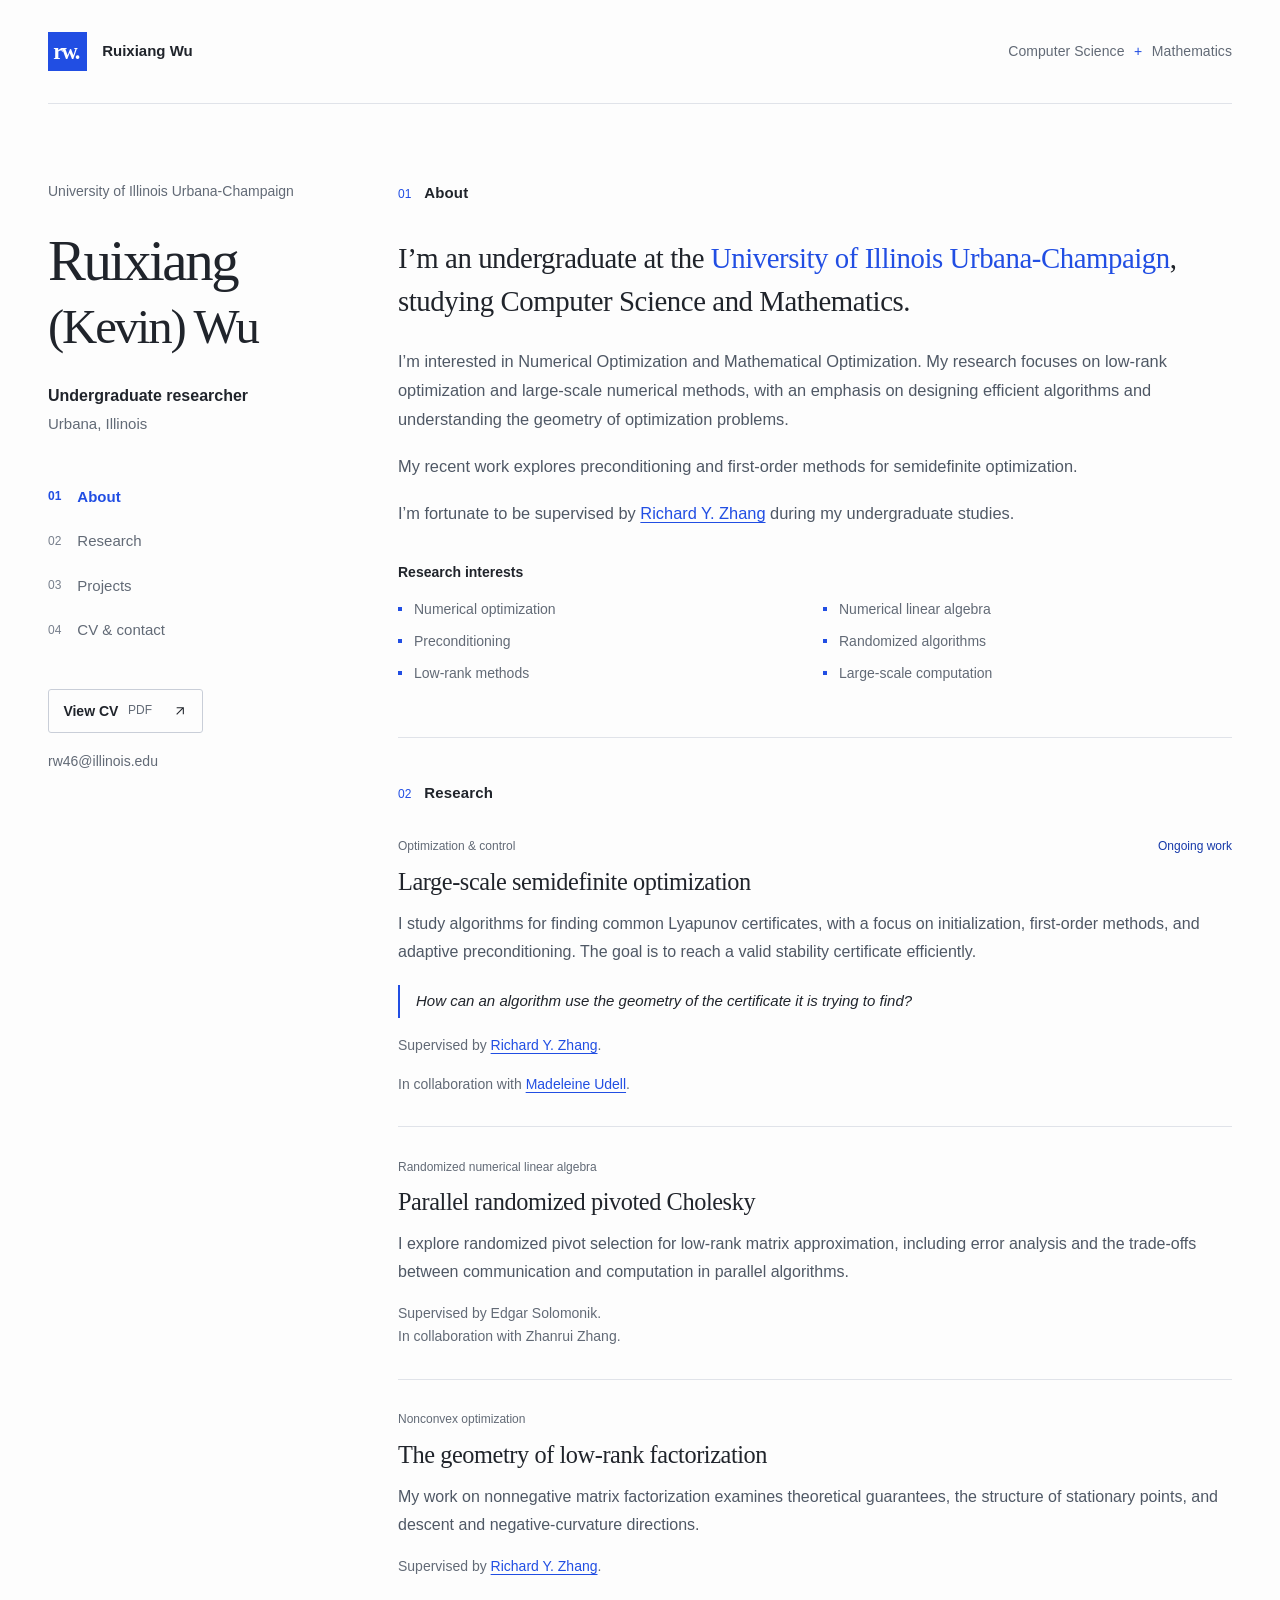
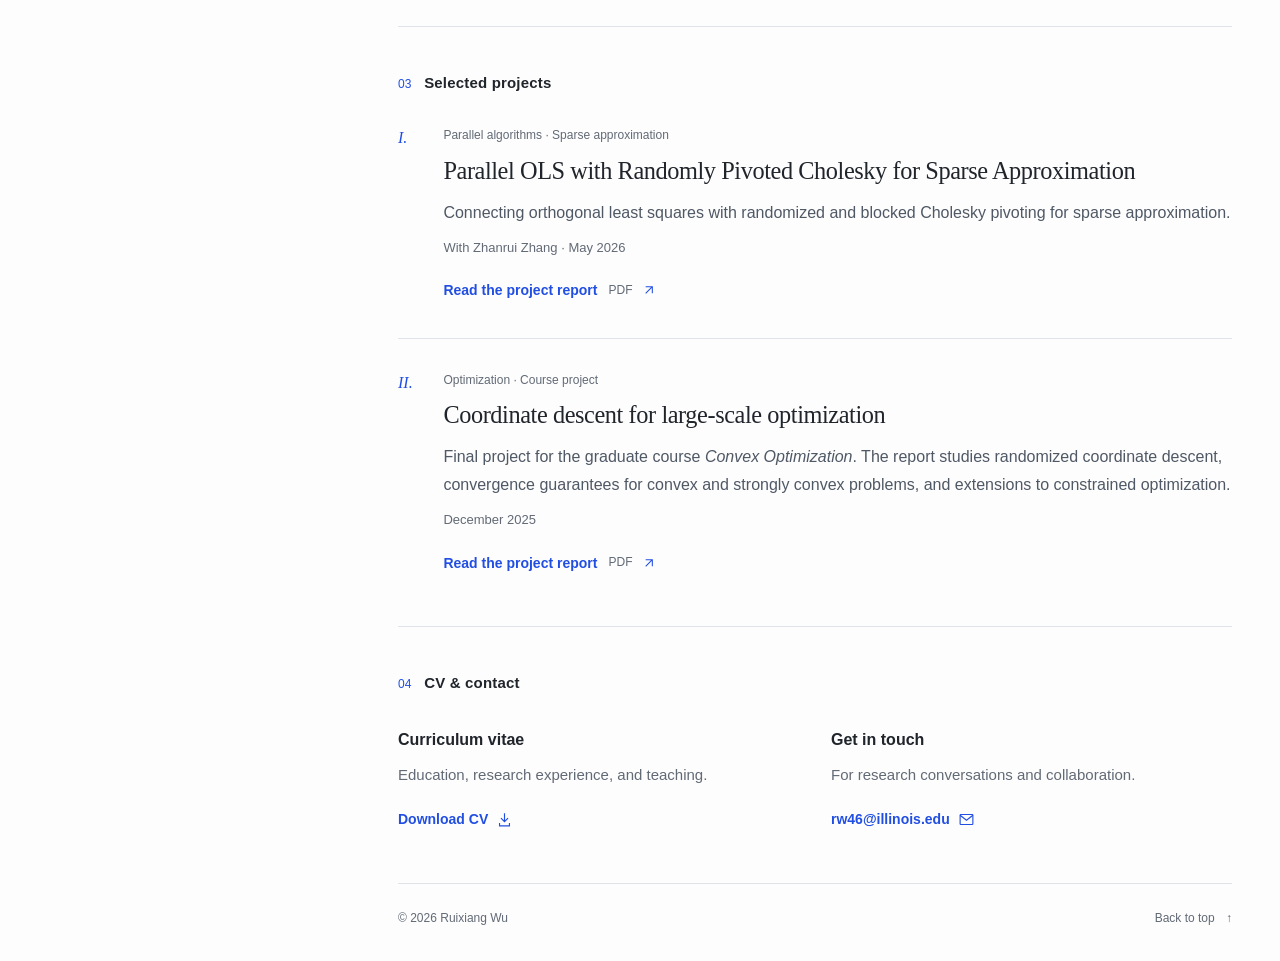
==== index.html @ 78ee9e88 "Update index.html" ====
<!doctype html>
<html lang="en">
<head>
  <meta charset="utf-8">
  <meta name="viewport" content="width=device-width, initial-scale=1">
  <meta name="theme-color" content="#214ee3">
  <meta name="description" content="Ruixiang (Kevin) Wu is a Computer Science and Mathematics undergraduate researcher at the University of Illinois Urbana-Champaign, working on optimization, numerical linear algebra, and large-scale algorithms.">
  <meta property="og:type" content="website">
  <meta property="og:title" content="Ruixiang (Kevin) Wu — Research">
  <meta property="og:description" content="Optimization, numerical linear algebra, and large-scale algorithms. Undergraduate researcher at the University of Illinois Urbana-Champaign.">
  <title>Ruixiang (Kevin) Wu</title>
  <link rel="icon" href="/favicon.svg" type="image/svg+xml">
  <link rel="stylesheet" href="/styles.css">
  <script src="/script.js" defer></script>
</head>
<body>
  <a class="skip-link" href="#main">Skip to content</a>
  <header class="site-header">
    <a class="wordmark" href="#top" aria-label="Ruixiang Wu, back to top"><span class="monogram" aria-hidden="true">rw.</span><span>Ruixiang Wu</span></a>
    <span class="header-note">Computer Science <span aria-hidden="true">+</span> Mathematics</span>
  </header>

  <div class="page-layout" id="top">
    <aside class="profile" aria-label="Profile and navigation">
      <div class="profile-intro">
        <p class="eyebrow">University of Illinois Urbana-Champaign</p>
        <h1>Ruixiang<br> <span>(Kevin) Wu</span></h1>
        <p class="role">Undergraduate researcher</p>
        <p class="location">Urbana, Illinois</p>
      </div>
      <nav class="section-nav" aria-label="Page sections">
        <a class="nav-link active" href="#about" aria-current="location"><span class="nav-number">01</span> About</a>
        <a class="nav-link" href="#research"><span class="nav-number">02</span> Research</a>
        <a class="nav-link" href="#projects"><span class="nav-number">03</span> Projects</a>
        <a class="nav-link" href="#contact"><span class="nav-number">04</span> CV &amp; contact</a>
      </nav>
      <div class="profile-actions">
        <a class="cv-button" href="/assets/Ruixiang_Wu_CV.pdf" target="_blank" rel="noopener">View CV <span class="file-type">PDF</span><svg aria-hidden="true" width="16" height="16" viewBox="0 0 24 24" fill="none" stroke="currentColor" stroke-width="1.6"><path d="M7 17 17 7M7 7h10v10"/></svg></a>
        <a class="profile-email" href="mailto:rw46@illinois.edu">rw46@illinois.edu</a>
      </div>
    </aside>

    <main id="main" tabindex="-1">
      <section id="about" class="section about-section" aria-labelledby="about-title">
        <div class="section-heading"><span class="section-number" aria-hidden="true">01</span><h2 id="about-title">About</h2></div>
        <p class="intro">I’m an undergraduate at the <span class="accent-text">University of Illinois Urbana-Champaign</span>, studying Computer Science and Mathematics.</p>
        <p>I’m interested in Numerical Optimization and Mathematical Optimization. My research focuses on low-rank optimization and large-scale numerical methods, with an emphasis on designing efficient algorithms and understanding the geometry of optimization problems.</p>
        <p>My recent work explores preconditioning and first-order methods for semidefinite optimization.</p>
        <p>I’m fortunate to be supervised by <a class="inline-link" href="https://ryz.ece.illinois.edu/" target="_blank" rel="noopener noreferrer">Richard Y. Zhang</a> during my undergraduate studies.</p>
        <div class="interests">
          <h3>Research interests</h3>
          <ul class="interest-list">
            <li>Numerical optimization</li>
            <li>Numerical linear algebra</li>
            <li>Preconditioning</li>
            <li>Randomized algorithms</li>
            <li>Low-rank methods</li>
            <li>Large-scale computation</li>
          </ul>
        </div>
      </section>

      <section id="research" class="section" aria-labelledby="research-title">
        <div class="section-heading"><span class="section-number" aria-hidden="true">02</span><h2 id="research-title">Research</h2></div>
        <article class="research-item featured-research">
          <div class="item-kicker"><span>Optimization &amp; control</span><span class="status">Ongoing work</span></div>
          <h3>Large-scale semidefinite optimization</h3>
          <p>I study algorithms for finding common Lyapunov certificates, with a focus on initialization, first-order methods, and adaptive preconditioning. The goal is to reach a valid stability certificate efficiently.</p>
          <p class="research-question">How can an algorithm use the geometry of the certificate it is trying to find?</p>
          <p class="research-credit">
            Supervised by
            <a class="inline-link" href="https://ryz.ece.illinois.edu/"
               target="_blank" rel="noopener noreferrer">Richard Y. Zhang</a>.
          </p>
          <p class="research-credit">
            In collaboration with
            <a class="inline-link" href="https://web.stanford.edu/~udell/"
               target="_blank" rel="noopener noreferrer">Madeleine Udell</a>.
          </p>
        </article>
        <article class="research-item">
          <div class="item-kicker"><span>Randomized numerical linear algebra</span></div>
          <h3>Parallel randomized pivoted Cholesky</h3>
          <p>I explore randomized pivot selection for low-rank matrix approximation, including error analysis and the trade-offs between communication and computation in parallel algorithms.</p>
          <p class="research-credit">Supervised by Edgar Solomonik.<br>In collaboration with Zhanrui Zhang.</p>
        </article>
        <article class="research-item">
          <div class="item-kicker"><span>Nonconvex optimization</span></div>
          <h3>The geometry of low-rank factorization</h3>
          <p>My work on nonnegative matrix factorization examines theoretical guarantees, the structure of stationary points, and descent and negative-curvature directions.</p>
          <p class="research-credit">Supervised by <a class="inline-link" href="https://ryz.ece.illinois.edu/" target="_blank" rel="noopener noreferrer">Richard Y. Zhang</a>.</p>
        </article>
      </section>

      <section id="projects" class="section" aria-labelledby="projects-title">
        <div class="section-heading"><span class="section-number" aria-hidden="true">03</span><h2 id="projects-title">Selected projects</h2></div>
        <article class="project-item">
          <span class="project-index" aria-hidden="true">I.</span>
          <div>
            <p class="item-kicker">Parallel algorithms · Sparse approximation</p>
            <h3>Parallel OLS with Randomly Pivoted Cholesky for Sparse Approximation</h3>
            <p>Connecting orthogonal least squares with randomized and blocked Cholesky pivoting for sparse approximation.</p>
            <p class="project-credit">With Zhanrui Zhang · May 2026</p>
            <a class="text-link" href="/assets/CS554_Project.pdf" target="_blank" rel="noopener">Read the project report <span class="file-type">PDF</span><svg aria-hidden="true" width="16" height="16" viewBox="0 0 24 24" fill="none" stroke="currentColor" stroke-width="1.6"><path d="M7 17 17 7M7 7h10v10"/></svg></a>
          </div>
        </article>
        <article class="project-item">
          <span class="project-index" aria-hidden="true">II.</span>
          <div>
            <p class="item-kicker">Optimization · Course project</p>
            <h3>Coordinate descent for large-scale optimization</h3>
            <p>Final project for the graduate course <em>Convex Optimization</em>. The report studies randomized coordinate descent, convergence guarantees for convex and strongly convex problems, and extensions to constrained optimization.</p>
            <p class="project-credit">December 2025</p>
            <a class="text-link" href="/assets/Coordinate_Descent_Final_Project.pdf" target="_blank" rel="noopener">Read the project report <span class="file-type">PDF</span><svg aria-hidden="true" width="16" height="16" viewBox="0 0 24 24" fill="none" stroke="currentColor" stroke-width="1.6"><path d="M7 17 17 7M7 7h10v10"/></svg></a>
          </div>
        </article>
      </section>

      <section id="contact" class="section contact-section" aria-labelledby="contact-title">
        <div class="section-heading"><span class="section-number" aria-hidden="true">04</span><h2 id="contact-title">CV &amp; contact</h2></div>
        <div class="contact-grid">
          <div><h3>Curriculum vitae</h3><p>Education, research experience, and teaching.</p><a class="text-link" href="/assets/Ruixiang_Wu_CV.pdf" download="Ruixiang_Wu_CV.pdf">Download CV <svg aria-hidden="true" width="17" height="17" viewBox="0 0 24 24" fill="none" stroke="currentColor" stroke-width="1.6"><path d="M12 3v12m-5-5 5 5 5-5M5 17v4h14v-4"/></svg></a></div>
          <div><h3>Get in touch</h3><p>For research conversations and collaboration.</p><a class="text-link email-link" href="mailto:rw46@illinois.edu">rw46@illinois.edu <svg aria-hidden="true" width="17" height="17" viewBox="0 0 24 24" fill="none" stroke="currentColor" stroke-width="1.6"><rect x="3" y="5" width="18" height="14" rx="1"/><path d="m3 6 9 7 9-7"/></svg></a></div>
        </div>
      </section>

      <footer class="site-footer"><span>© <span id="year">2026</span> Ruixiang Wu</span><a href="#top">Back to top <span aria-hidden="true">↑</span></a></footer>
    </main>
  </div>
</body>
</html>
---- styles.css ----
@charset "UTF-8";
:root {
  color-scheme: light;
  --paper: #fdfdfd;
  --ink: #20242b;
  --muted: #626a76;
  --blue: #214ee3;
  --blue-dark: #1639a9;
  --line: #e0e3e9;
  --tint: #f4f6fc;
  --sans: -apple-system, BlinkMacSystemFont, "Segoe UI", Helvetica, Arial, sans-serif;
  --serif: "Iowan Old Style", "Palatino Linotype", "Book Antiqua", Palatino, Georgia, serif;
}
* { box-sizing: border-box; }
html { scroll-behavior: smooth; scroll-padding-top: 2rem; }
body { margin: 0; background: var(--paper); color: var(--ink); font-family: var(--sans); font-size: 1rem; line-height: 1.75; -webkit-font-smoothing: antialiased; }
::selection { background: #dce5ff; color: #142559; }
a { color: inherit; text-decoration: none; }
a, button { -webkit-tap-highlight-color: transparent; }
a:focus-visible { outline: 2px solid var(--blue); outline-offset: 5px; border-radius: 2px; }
svg { flex-shrink: 0; }
p, h1, h2, h3 { margin-top: 0; }
p { margin-bottom: 1.15rem; }
.skip-link { position: fixed; top: -6rem; left: 1rem; z-index: 10; padding: .6rem 1rem; background: var(--blue); color: #fff; }
.skip-link:focus { top: 1rem; }
.site-header { max-width: 1192px; margin: 0 auto; min-height: 104px; padding: 1.25rem 0; border-bottom: 1px solid var(--line); display: flex; align-items: center; justify-content: space-between; gap: 2rem; }
.wordmark { display: inline-flex; align-items: center; gap: .95rem; font-size: .9375rem; font-weight: 550; }
.monogram { display: flex; align-items: center; justify-content: center; width: 39px; height: 39px; background: var(--blue); color: white; font-family: var(--serif); font-weight: bold; font-size: 1.4rem; letter-spacing: -.075em; padding-right: 3px; }
.header-note { color: var(--muted); font-size: .875rem; letter-spacing: .005em; }
.header-note > span { padding: 0 .35rem; color: var(--blue); }
.page-layout { max-width: 1192px; padding: 4.75rem 0 0; margin: auto; display: grid; grid-template-columns: 310px minmax(0, 1fr); gap: 112px; }
.profile { position: sticky; top: 3rem; align-self: start; padding-bottom: 3rem; }
.eyebrow { color: var(--muted); font-size: .875rem; line-height: 1.6; max-width: 250px; margin-bottom: 1.65rem; }
h1 { font-family: var(--serif); font-size: 3.55rem; font-weight: 400; line-height: 1.12; letter-spacing: -.042em; margin: 0 0 1.6rem; overflow-wrap: anywhere; }
h1 > span { font-size: .86em; letter-spacing: -.045em; }
.role { margin-bottom: .08rem; font-weight: 550; }
.location { font-size: .9375rem; color: var(--muted); }
.section-nav { display: grid; gap: .15rem; margin: 2.4rem 0 2.35rem; }
.nav-link { display: flex; align-items: center; padding: .5rem 0; gap: 1rem; font-size: .9375rem; color: var(--muted); transition: color .2s; width: fit-content; }
.nav-number { font-family: var(--sans); font-size: .75rem; color: #777f8c; font-variant-numeric: tabular-nums; }
.nav-link.active, .nav-link:hover, .nav-link.active .nav-number { color: var(--blue); }
.nav-link.active { font-weight: 600; }
.profile-actions { display: grid; justify-items: start; gap: 1rem; }
.cv-button { display: inline-flex; align-items: center; gap: .6rem; padding: .53rem .9rem; border: 1px solid #c9ced8; border-radius: 3px; font-size: .875rem; font-weight: 550; transition: border-color .2s, color .2s, background .2s; }
.cv-button svg { margin-left: .65rem; }
.cv-button:hover { color: var(--blue); border-color: var(--blue); background: var(--tint); }
.file-type { font-size: .75rem; color: var(--muted); font-weight: 400; }
.profile-email { font-size: .875rem; color: var(--muted); }
.profile-email:hover { color: var(--blue); }
main { min-width: 0; }
main:focus { outline: none; }
.section { padding: 2.65rem 0 3rem; border-top: 1px solid var(--line); scroll-margin-top: 1rem; }
.about-section { padding-top: 0; padding-bottom: 3.3rem; border-top: 0; }
.section-heading { display: flex; align-items: baseline; gap: .8rem; margin-bottom: 1.9rem; }
.section-number { color: var(--blue); font-size: .75rem; font-variant-numeric: tabular-nums; }
.section-heading h2 { font-weight: 550; font-size: .9375rem; margin: 0; letter-spacing: .012em; }
.intro { font-family: var(--serif); font-size: 1.8rem; line-height: 1.52; letter-spacing: -.015em; margin-bottom: 1.45rem; }
.accent-text { color: var(--blue); }
.inline-link { color: var(--blue); text-decoration: underline; text-underline-offset: 3px; }
.inline-link:hover { color: var(--blue-dark); }
.about-section > p:not(.intro) { color: #4f5865; font-size: 1.025rem; }
.interests { margin-top: 2rem; }
.interests h3 { font-size: .875rem; font-weight: 600; margin-bottom: .85rem; }
.interest-list { list-style: none; display: grid; grid-template-columns: 1fr 1fr; column-gap: 1rem; row-gap: .6rem; margin: 0; padding: 0; }
.interest-list li { position: relative; color: var(--muted); padding-left: 1rem; font-size: .875rem; line-height: 1.6; }
.interest-list li::before { content: ""; width: 4px; height: 4px; background: var(--blue); position: absolute; top: .65em; left: 0; }
.research-item + .research-item { margin-top: 1.9rem; padding-top: 1.9rem; border-top: 1px solid var(--line); }
.item-kicker { display: flex; flex-wrap: wrap; justify-content: space-between; align-items: center; gap: .5rem 1rem; font-size: .75rem; color: var(--muted); line-height: 1.6; margin-bottom: .6rem; }
.status { color: var(--blue-dark); }
.research-item h3, .project-item h3 { font-family: var(--serif); font-size: 1.52rem; line-height: 1.35; letter-spacing: -.017em; font-weight: 400; margin-bottom: .7rem; }
.research-item > p, .project-item p:not(.item-kicker) { color: #4f5865; font-size: 1rem; margin-bottom: 0; }
.research-item .research-question { border-left: 2px solid var(--blue); padding: .2rem 0 .2rem 1rem; margin-top: 1.2rem; color: var(--ink); font-size: .9375rem; font-style: italic; }
.research-item p.research-credit { margin-top: 1rem; color: var(--muted); font-size: .875rem; line-height: 1.65; }
.project-item { display: grid; grid-template-columns: 27px minmax(0, 1fr); gap: 1.15rem; }
.project-item + .project-item { padding-top: 2rem; margin-top: 2rem; border-top: 1px solid var(--line); }
.project-index { font-family: var(--serif); font-style: italic; font-size: 1rem; color: var(--blue); line-height: 1.5; }
.project-item .item-kicker { justify-content: start; }
.project-item p.project-credit { font-size: .8125rem; margin-top: .6rem; color: var(--muted); }
.text-link { color: var(--blue); display: inline-flex; gap: .5rem; align-items: center; font-size: .875rem; font-weight: 550; margin-top: 1rem; line-height: 1.6; padding-block: .25rem; }
.text-link:hover { color: var(--blue-dark); text-decoration: underline; text-underline-offset: 4px; }
.text-link .file-type { margin-left: .2rem; }
.contact-grid { display: grid; grid-template-columns: 1fr 1fr; gap: 2rem; }
.contact-grid > div { min-width: 0; }
.contact-grid h3 { font-size: 1rem; font-weight: 550; margin-bottom: .5rem; }
.contact-grid p { color: var(--muted); font-size: .9375rem; margin-bottom: 0; }
.email-link { overflow-wrap: anywhere; }
.site-footer { border-top: 1px solid var(--line); padding: 1.5rem 0 2rem; display: flex; justify-content: space-between; gap: 1rem; font-size: .75rem; color: var(--muted); }
.site-footer a:hover { color: var(--blue); }
.site-footer a > span { margin-left: .5rem; }
@media (min-width: 1500px) { .page-layout { padding-top: 6rem; } }
@media (max-width: 1300px) { .site-header, .page-layout { margin-left: 3rem; margin-right: 3rem; } .page-layout { grid-template-columns: 280px minmax(0, 1fr); gap: 70px; } }
@media (max-width: 1000px) { .site-header, .page-layout { margin-left: 2rem; margin-right: 2rem; } .page-layout { grid-template-columns: 250px minmax(0, 1fr); gap: 40px; padding-top: 3.5rem; } h1 { font-size: 3.05rem; } .intro { font-size: 1.6rem; } .interest-list { grid-template-columns: 1fr; } .contact-grid { grid-template-columns: 1fr; gap: 1.75rem; } }
@media (max-width: 760px) {
  .site-header, .page-layout { margin-left: 1.5rem; margin-right: 1.5rem; }
  .site-header { min-height: 80px; }
  .header-note { max-width: 150px; text-align: right; font-size: .75rem; line-height: 1.5; }
  .page-layout { display: block; padding-top: 2.7rem; }
  .profile { position: static; padding-bottom: 0; }
  .eyebrow { max-width: none; margin-bottom: 1.1rem; }
  h1 { font-size: 3.45rem; margin-bottom: 1.1rem; }
  h1 br { display: none; }
  .profile-intro .location { margin-bottom: 0; }
  .section-nav { display: flex; flex-wrap: wrap; column-gap: 1.5rem; row-gap: .25rem; margin: 1.75rem 0 1.4rem; padding: 1rem 0; border-block: 1px solid var(--line); }
  .nav-link { gap: .4rem; padding: .2rem 0; }
  .profile-actions { display: flex; flex-wrap: wrap; align-items: center; gap: 1rem 1.5rem; padding-bottom: 2.6rem; }
  .about-section { padding-top: 1.7rem; border-top: 1px solid var(--line); }
  .section-heading { margin-bottom: 1.4rem; }
  .intro { font-size: 1.7rem; }
  .interest-list { grid-template-columns: 1fr 1fr; }
  .contact-grid { grid-template-columns: 1fr 1fr; }
}
@media (max-width: 440px) {
  .site-header, .page-layout { margin-left: 1.25rem; margin-right: 1.25rem; }
  .wordmark { gap: .65rem; font-size: .875rem; }
  .header-note { max-width: 116px; }
  h1 { font-size: 3rem; }
  .intro { font-size: 1.58rem; }
  .interest-list { grid-template-columns: 1fr; }
  .contact-grid { grid-template-columns: 1fr; }
  .section-nav { column-gap: 1.1rem; }
  .nav-link { font-size: .875rem; }
  .project-item { grid-template-columns: 20px minmax(0, 1fr); gap: .65rem; }
}
@media (prefers-reduced-motion: reduce) { html { scroll-behavior: auto; } *, *::before, *::after { transition: none !important; } }
@media print {
  body { background: #fff; color: #000; font-size: 11pt; }
  .site-header, .section-nav, .profile-actions, .site-footer { display: none; }
  .page-layout { display: block; padding: 0; margin: 0; }
  .profile { position: static; padding-bottom: 1rem; }
  h1 br { display: none; }
  h1 { font-size: 28pt; }
  .section { padding: 1.2rem 0; }
  .intro { font-size: 16pt; }
  .research-item, .project-item, .contact-grid { break-inside: avoid; }
}
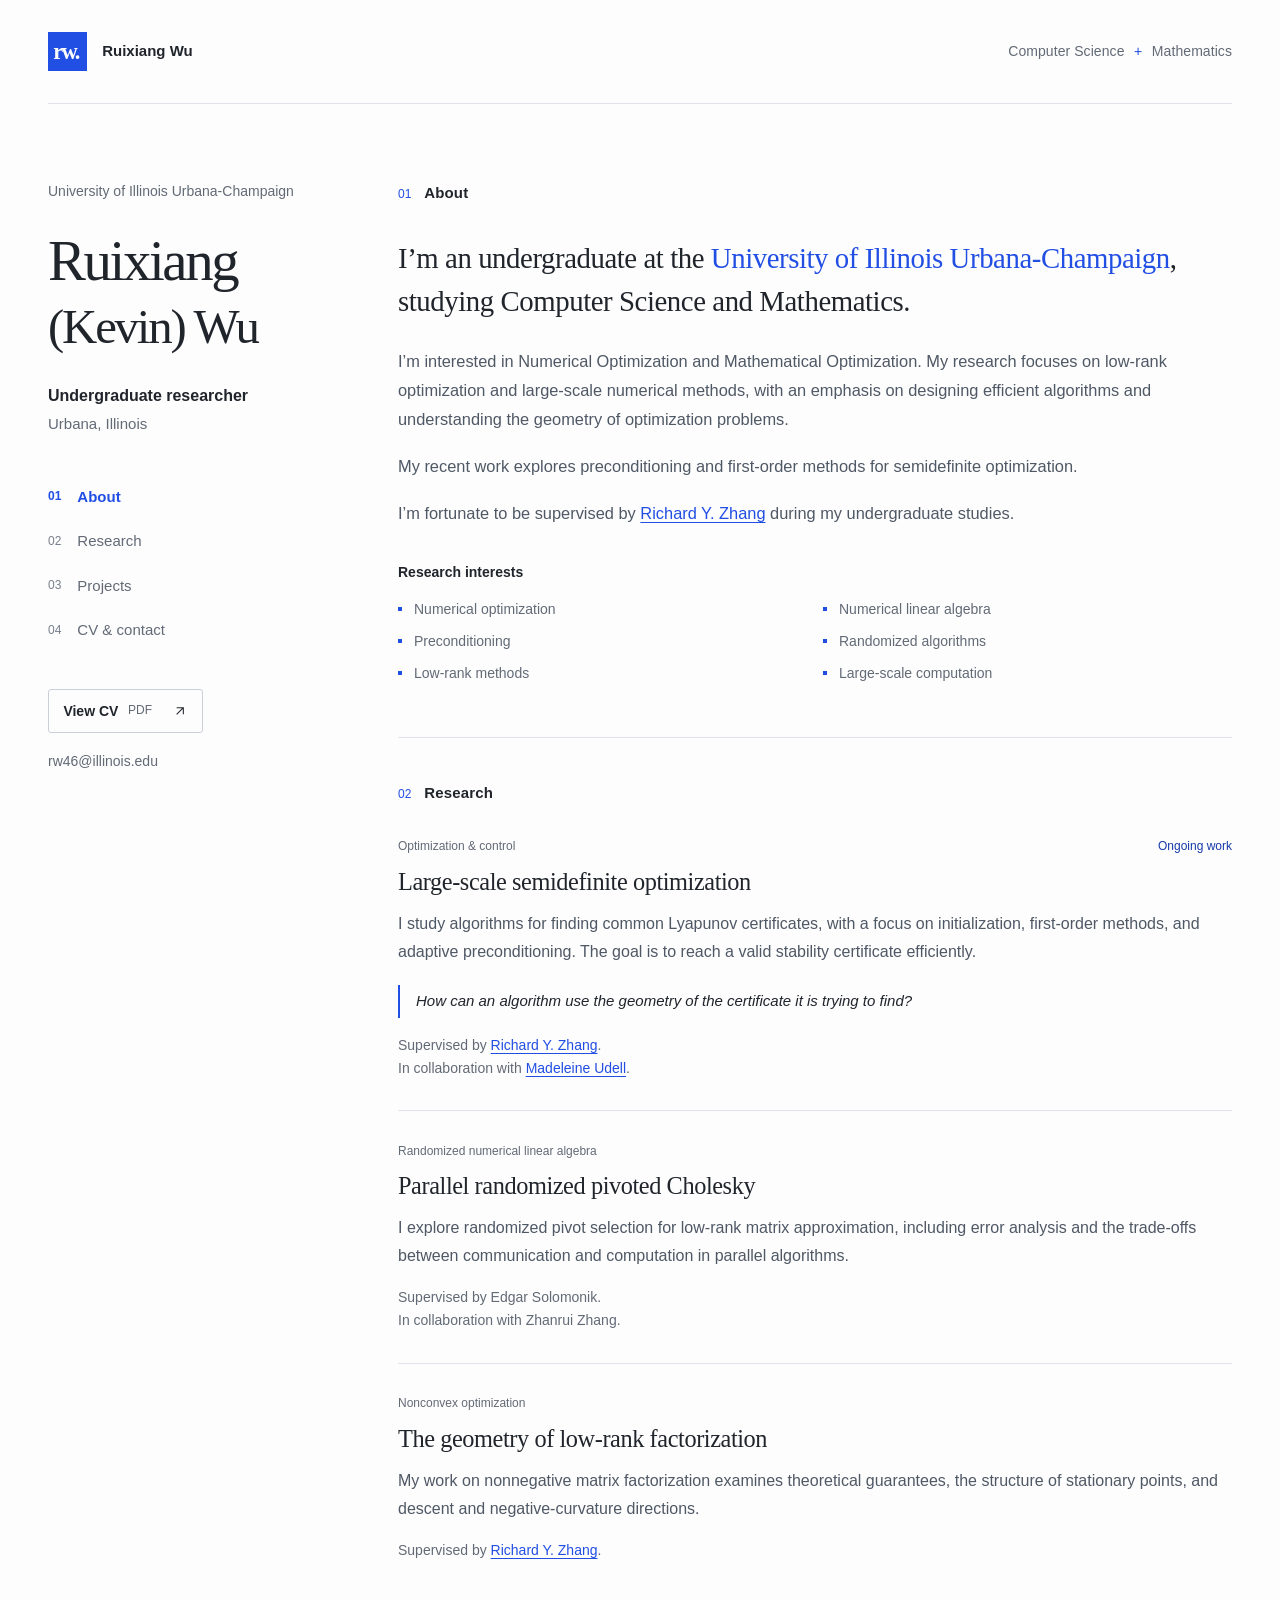
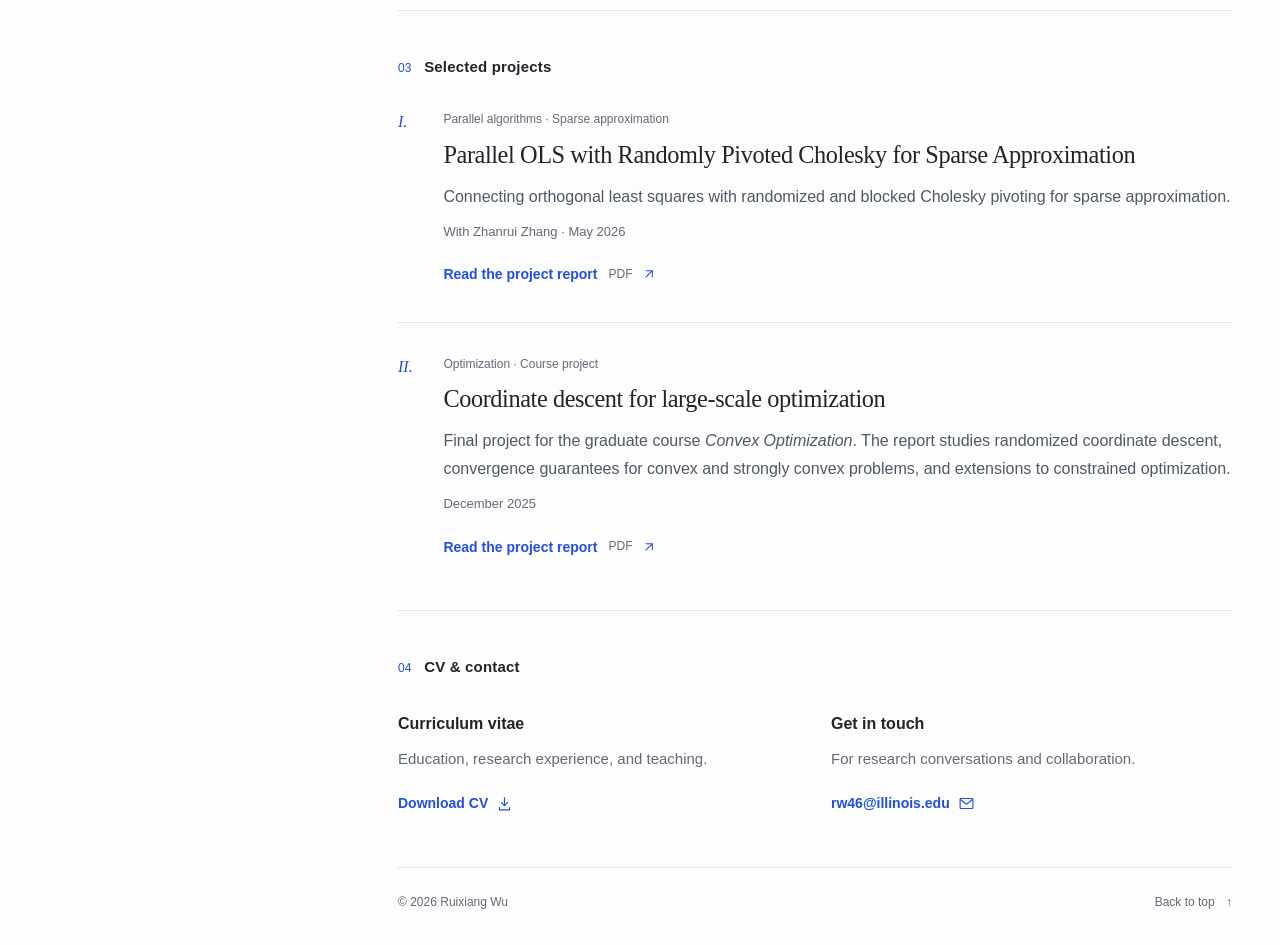
==== commit 33554614: "Update index.html" ====
--- a/index.html
+++ b/index.html
@@ -70,9 +70,7 @@
           <p class="research-credit">
             Supervised by
             <a class="inline-link" href="https://ryz.ece.illinois.edu/"
-               target="_blank" rel="noopener noreferrer">Richard Y. Zhang</a>.
-          </p>
-          <p class="research-credit">
+               target="_blank" rel="noopener noreferrer">Richard Y. Zhang</a>.<br>
             In collaboration with
             <a class="inline-link" href="https://web.stanford.edu/~udell/"
                target="_blank" rel="noopener noreferrer">Madeleine Udell</a>.
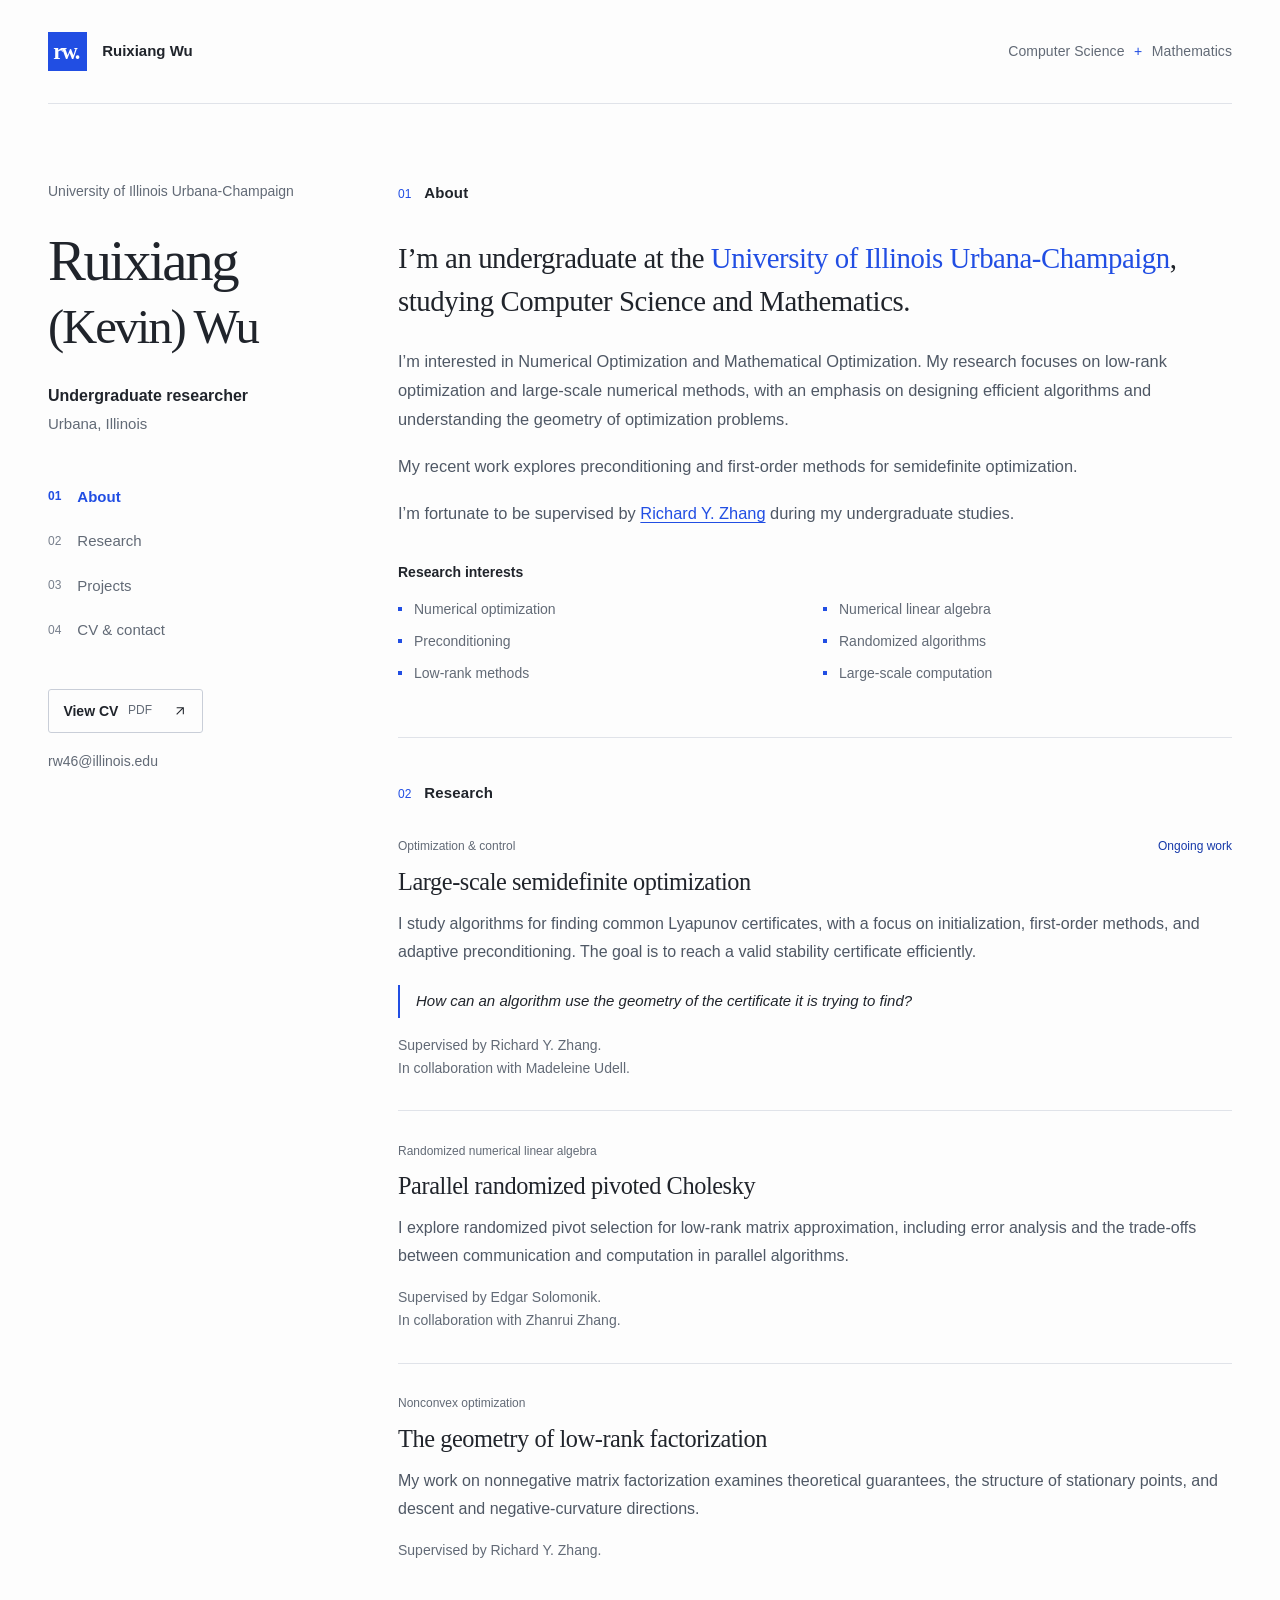
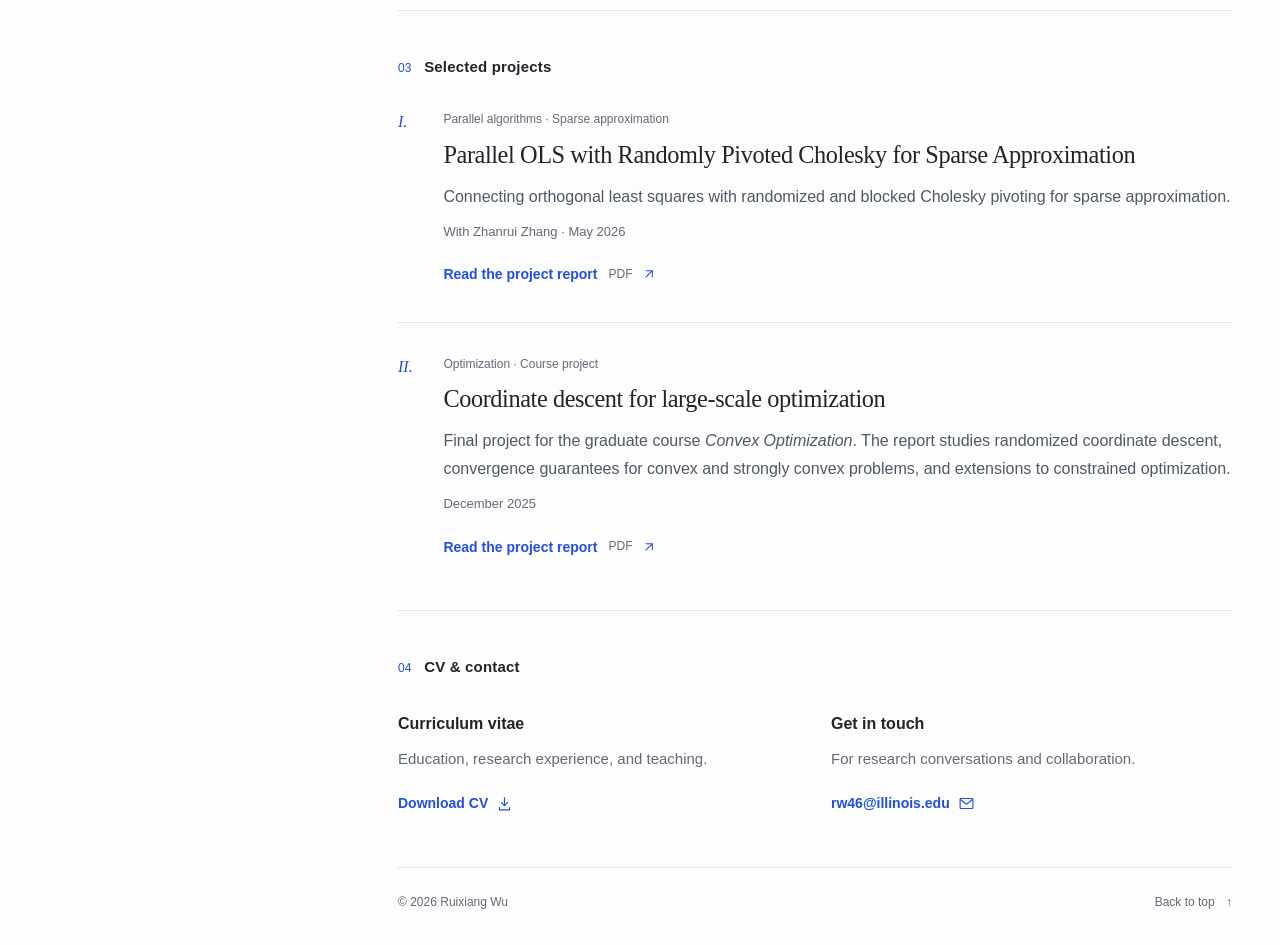
==== commit ab45fe7e: "Update index.html" ====
--- a/index.html
+++ b/index.html
@@ -67,14 +67,7 @@
           <h3>Large-scale semidefinite optimization</h3>
           <p>I study algorithms for finding common Lyapunov certificates, with a focus on initialization, first-order methods, and adaptive preconditioning. The goal is to reach a valid stability certificate efficiently.</p>
           <p class="research-question">How can an algorithm use the geometry of the certificate it is trying to find?</p>
-          <p class="research-credit">
-            Supervised by
-            <a class="inline-link" href="https://ryz.ece.illinois.edu/"
-               target="_blank" rel="noopener noreferrer">Richard Y. Zhang</a>.<br>
-            In collaboration with
-            <a class="inline-link" href="https://web.stanford.edu/~udell/"
-               target="_blank" rel="noopener noreferrer">Madeleine Udell</a>.
-          </p>
+          <p class="research-credit">Supervised by Richard Y. Zhang.<br>In collaboration with Madeleine Udell.</p>
         </article>
         <article class="research-item">
           <div class="item-kicker"><span>Randomized numerical linear algebra</span></div>
@@ -86,7 +79,7 @@
           <div class="item-kicker"><span>Nonconvex optimization</span></div>
           <h3>The geometry of low-rank factorization</h3>
           <p>My work on nonnegative matrix factorization examines theoretical guarantees, the structure of stationary points, and descent and negative-curvature directions.</p>
-          <p class="research-credit">Supervised by <a class="inline-link" href="https://ryz.ece.illinois.edu/" target="_blank" rel="noopener noreferrer">Richard Y. Zhang</a>.</p>
+          <p class="research-credit">Supervised by Richard Y. Zhang.</p>
         </article>
       </section>
 
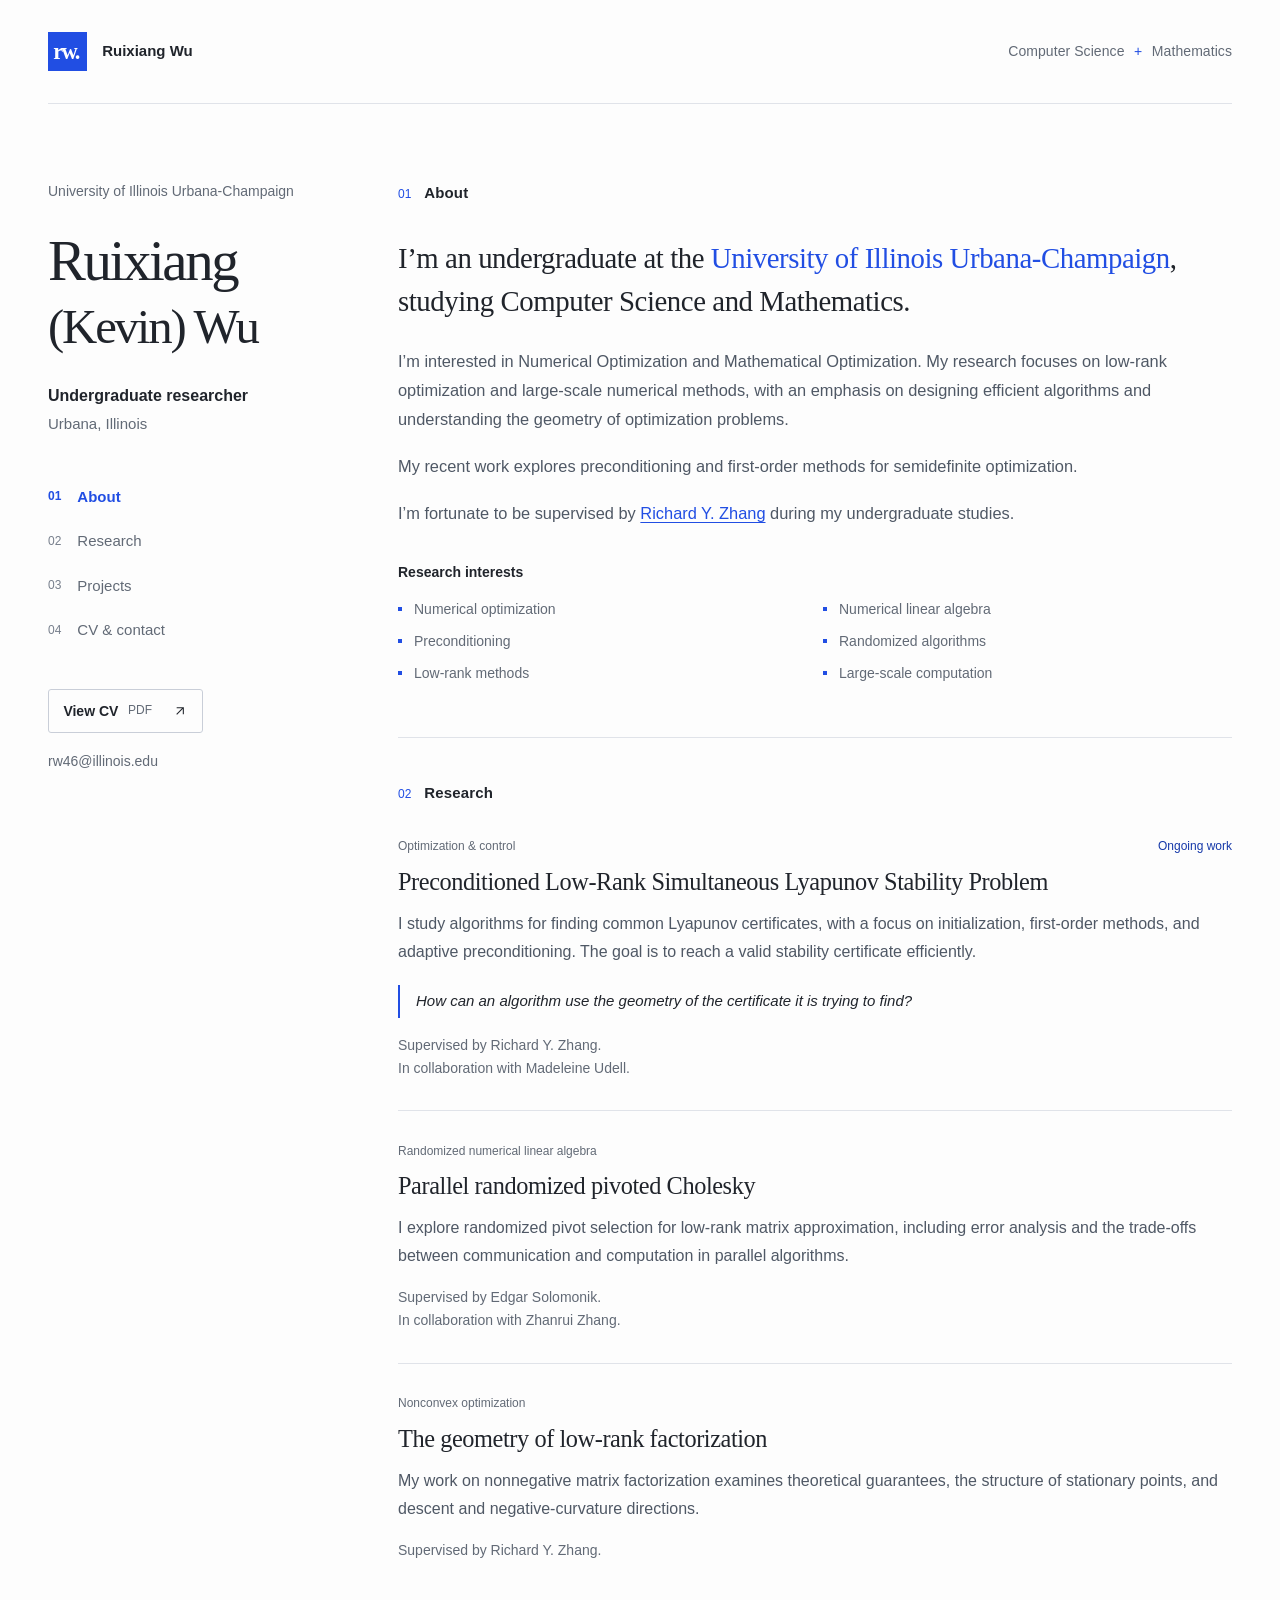
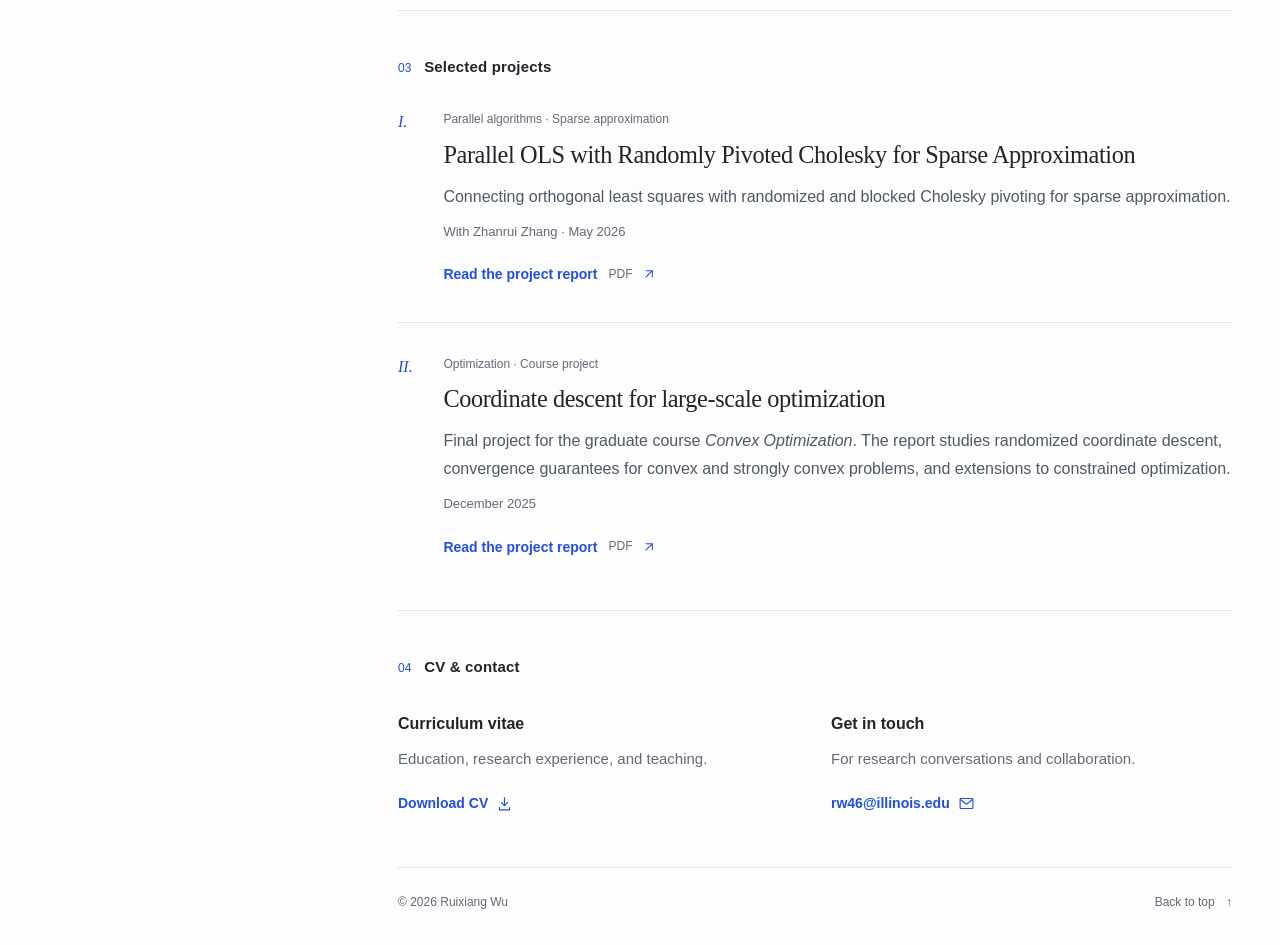
==== commit 2a8a7360: "Update index.html" ====
--- a/index.html
+++ b/index.html
@@ -64,7 +64,7 @@
         <div class="section-heading"><span class="section-number" aria-hidden="true">02</span><h2 id="research-title">Research</h2></div>
         <article class="research-item featured-research">
           <div class="item-kicker"><span>Optimization &amp; control</span><span class="status">Ongoing work</span></div>
-          <h3>Large-scale semidefinite optimization</h3>
+          <h3>Preconditioned Low-Rank Simultaneous Lyapunov Stability Problem</h3>
           <p>I study algorithms for finding common Lyapunov certificates, with a focus on initialization, first-order methods, and adaptive preconditioning. The goal is to reach a valid stability certificate efficiently.</p>
           <p class="research-question">How can an algorithm use the geometry of the certificate it is trying to find?</p>
           <p class="research-credit">Supervised by Richard Y. Zhang.<br>In collaboration with Madeleine Udell.</p>
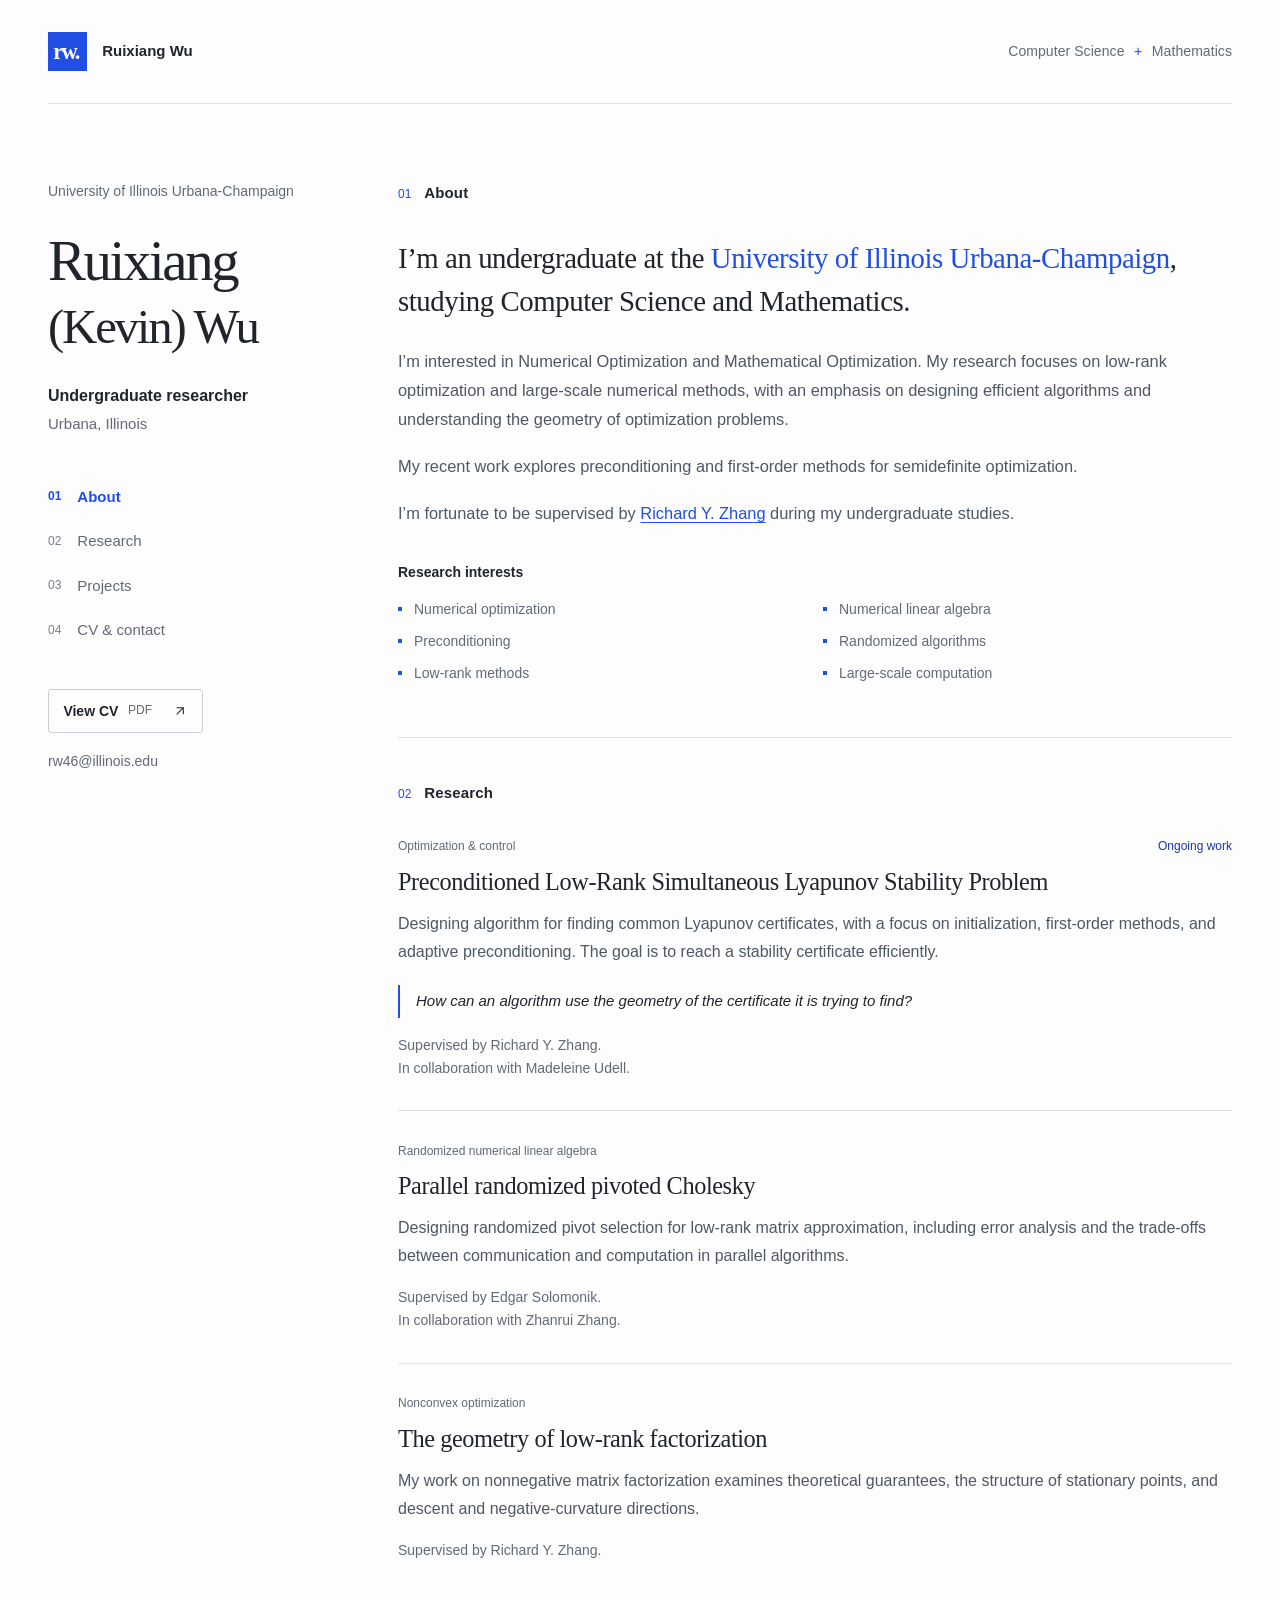
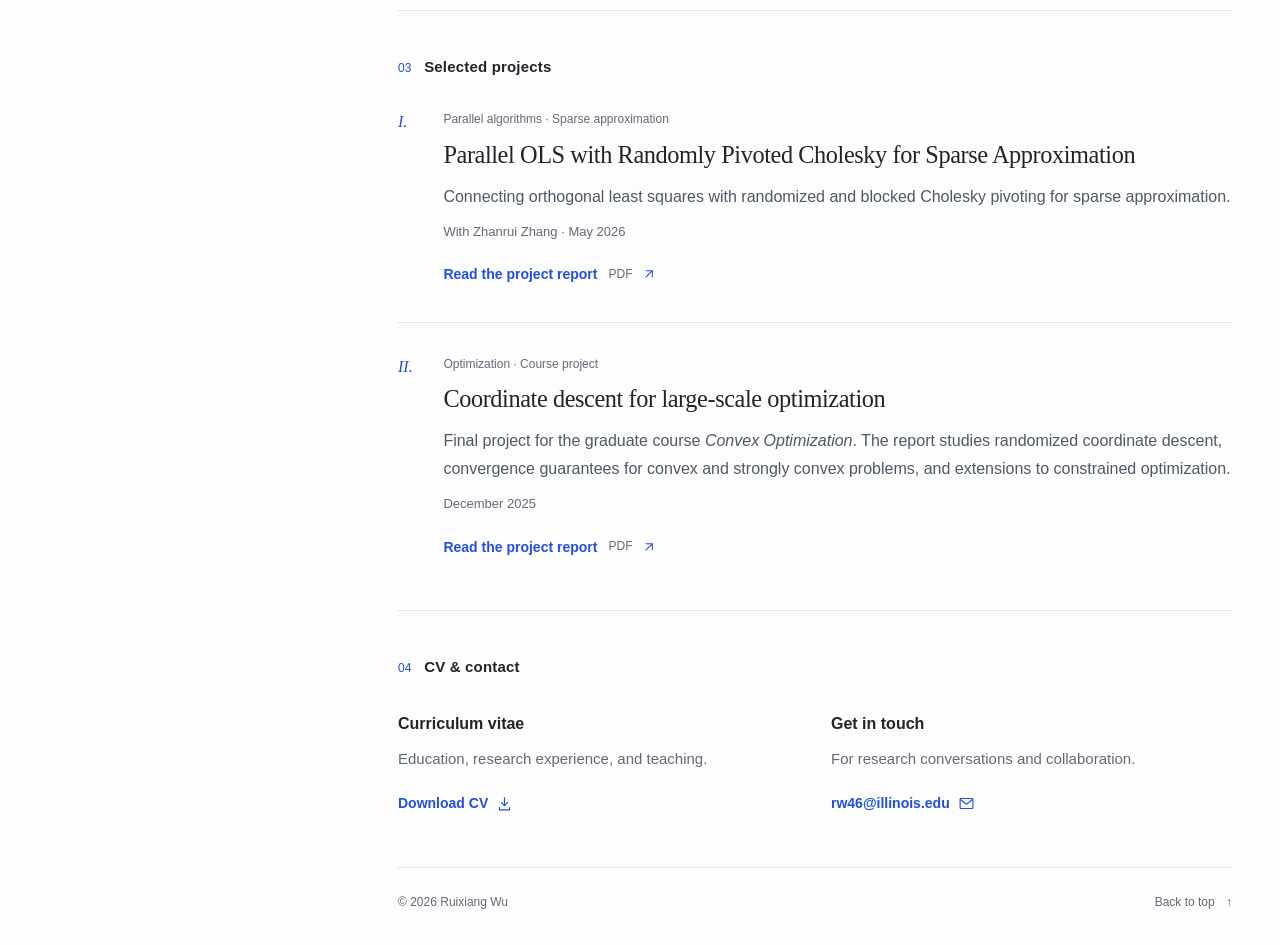
==== commit 73a74c63: "Update index.html" ====
--- a/index.html
+++ b/index.html
@@ -65,14 +65,14 @@
         <article class="research-item featured-research">
           <div class="item-kicker"><span>Optimization &amp; control</span><span class="status">Ongoing work</span></div>
           <h3>Preconditioned Low-Rank Simultaneous Lyapunov Stability Problem</h3>
-          <p>I study algorithms for finding common Lyapunov certificates, with a focus on initialization, first-order methods, and adaptive preconditioning. The goal is to reach a valid stability certificate efficiently.</p>
+          <p>Designing algorithm for finding common Lyapunov certificates, with a focus on initialization, first-order methods, and adaptive preconditioning. The goal is to reach a stability certificate efficiently.</p>
           <p class="research-question">How can an algorithm use the geometry of the certificate it is trying to find?</p>
           <p class="research-credit">Supervised by Richard Y. Zhang.<br>In collaboration with Madeleine Udell.</p>
         </article>
         <article class="research-item">
           <div class="item-kicker"><span>Randomized numerical linear algebra</span></div>
           <h3>Parallel randomized pivoted Cholesky</h3>
-          <p>I explore randomized pivot selection for low-rank matrix approximation, including error analysis and the trade-offs between communication and computation in parallel algorithms.</p>
+          <p>Designing randomized pivot selection for low-rank matrix approximation, including error analysis and the trade-offs between communication and computation in parallel algorithms.</p>
           <p class="research-credit">Supervised by Edgar Solomonik.<br>In collaboration with Zhanrui Zhang.</p>
         </article>
         <article class="research-item">
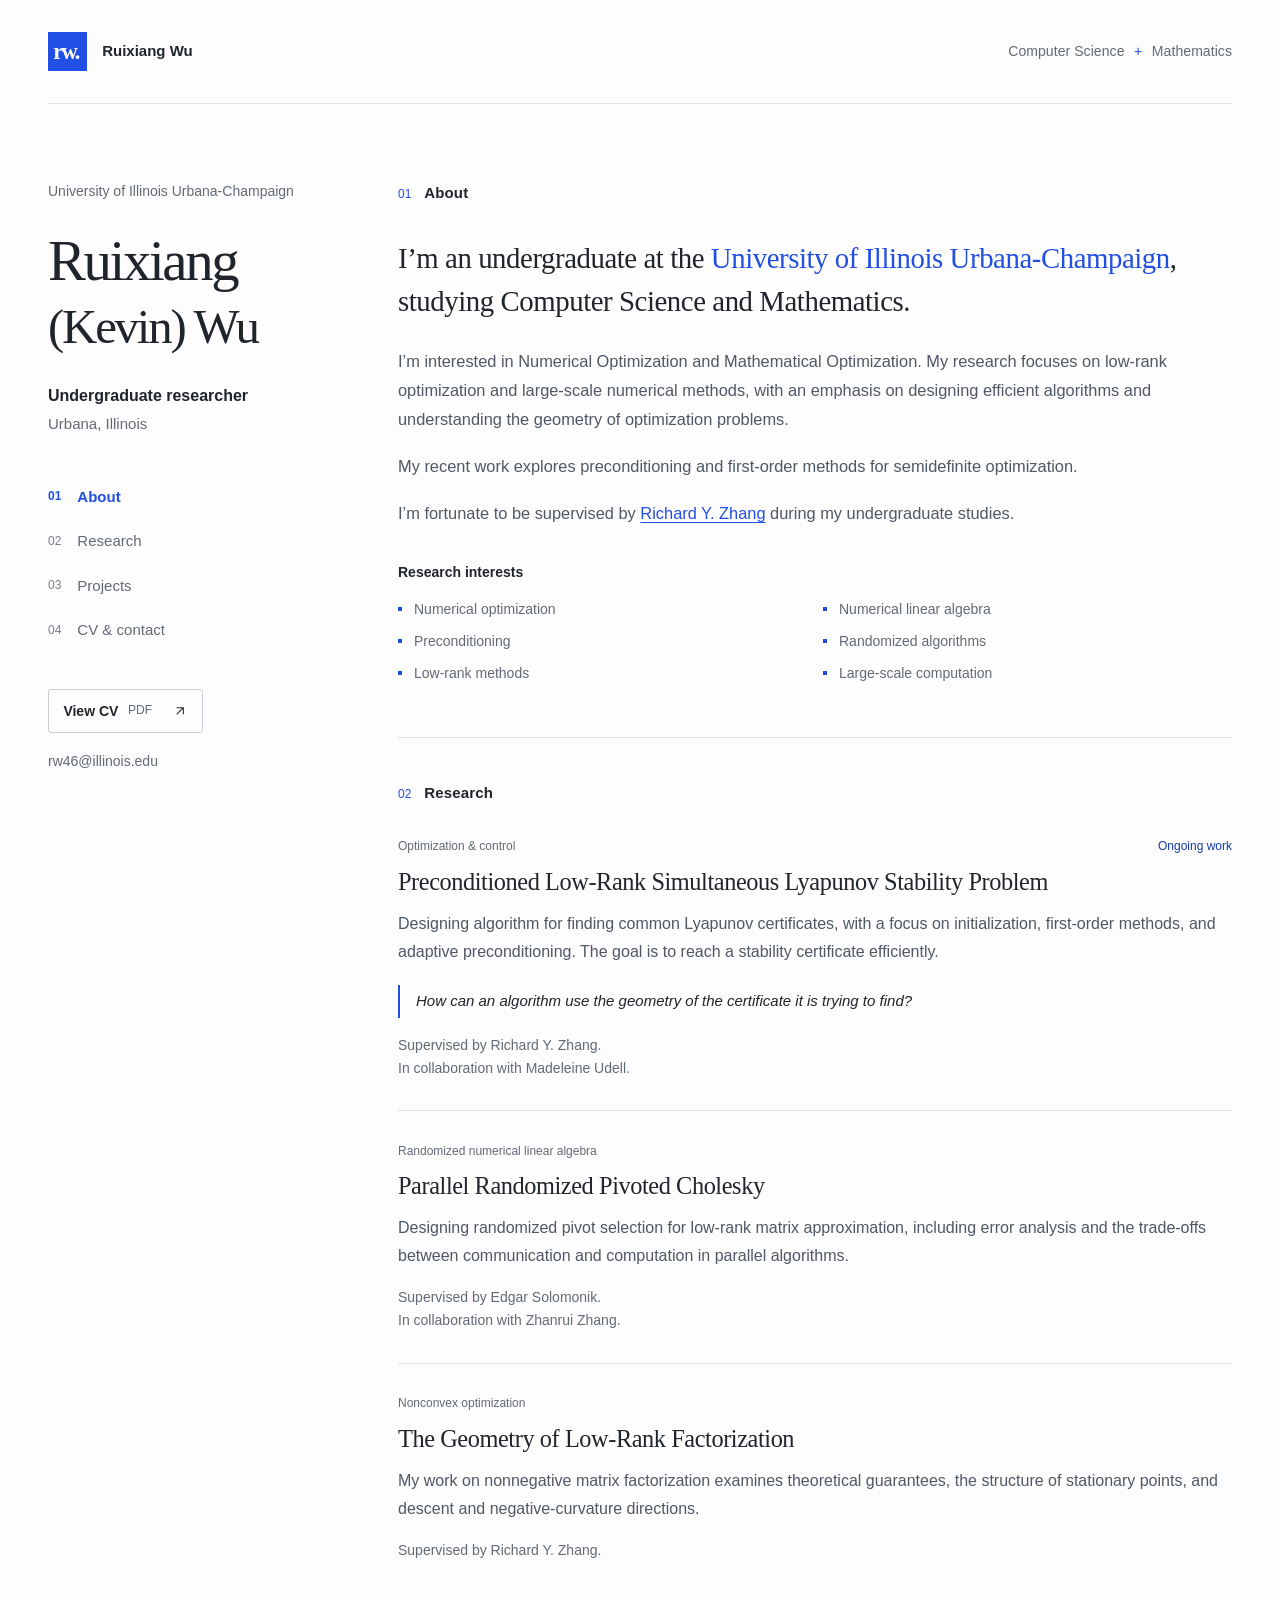
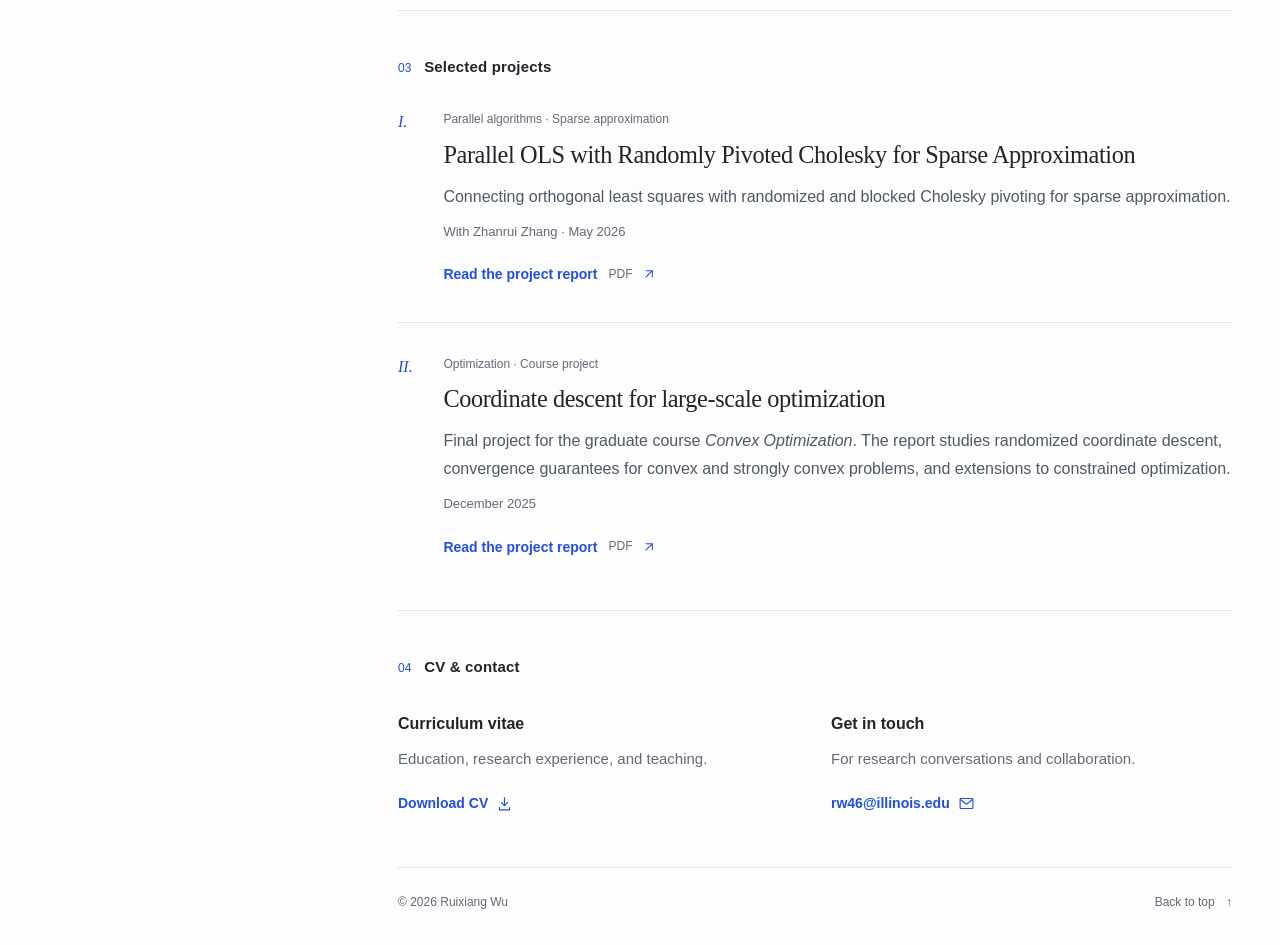
==== commit 6d09e69e: "Update index.html" ====
--- a/index.html
+++ b/index.html
@@ -71,13 +71,13 @@
         </article>
         <article class="research-item">
           <div class="item-kicker"><span>Randomized numerical linear algebra</span></div>
-          <h3>Parallel randomized pivoted Cholesky</h3>
+          <h3>Parallel Randomized Pivoted Cholesky</h3>
           <p>Designing randomized pivot selection for low-rank matrix approximation, including error analysis and the trade-offs between communication and computation in parallel algorithms.</p>
           <p class="research-credit">Supervised by Edgar Solomonik.<br>In collaboration with Zhanrui Zhang.</p>
         </article>
         <article class="research-item">
           <div class="item-kicker"><span>Nonconvex optimization</span></div>
-          <h3>The geometry of low-rank factorization</h3>
+          <h3>The Geometry of Low-Rank Factorization</h3>
           <p>My work on nonnegative matrix factorization examines theoretical guarantees, the structure of stationary points, and descent and negative-curvature directions.</p>
           <p class="research-credit">Supervised by Richard Y. Zhang.</p>
         </article>
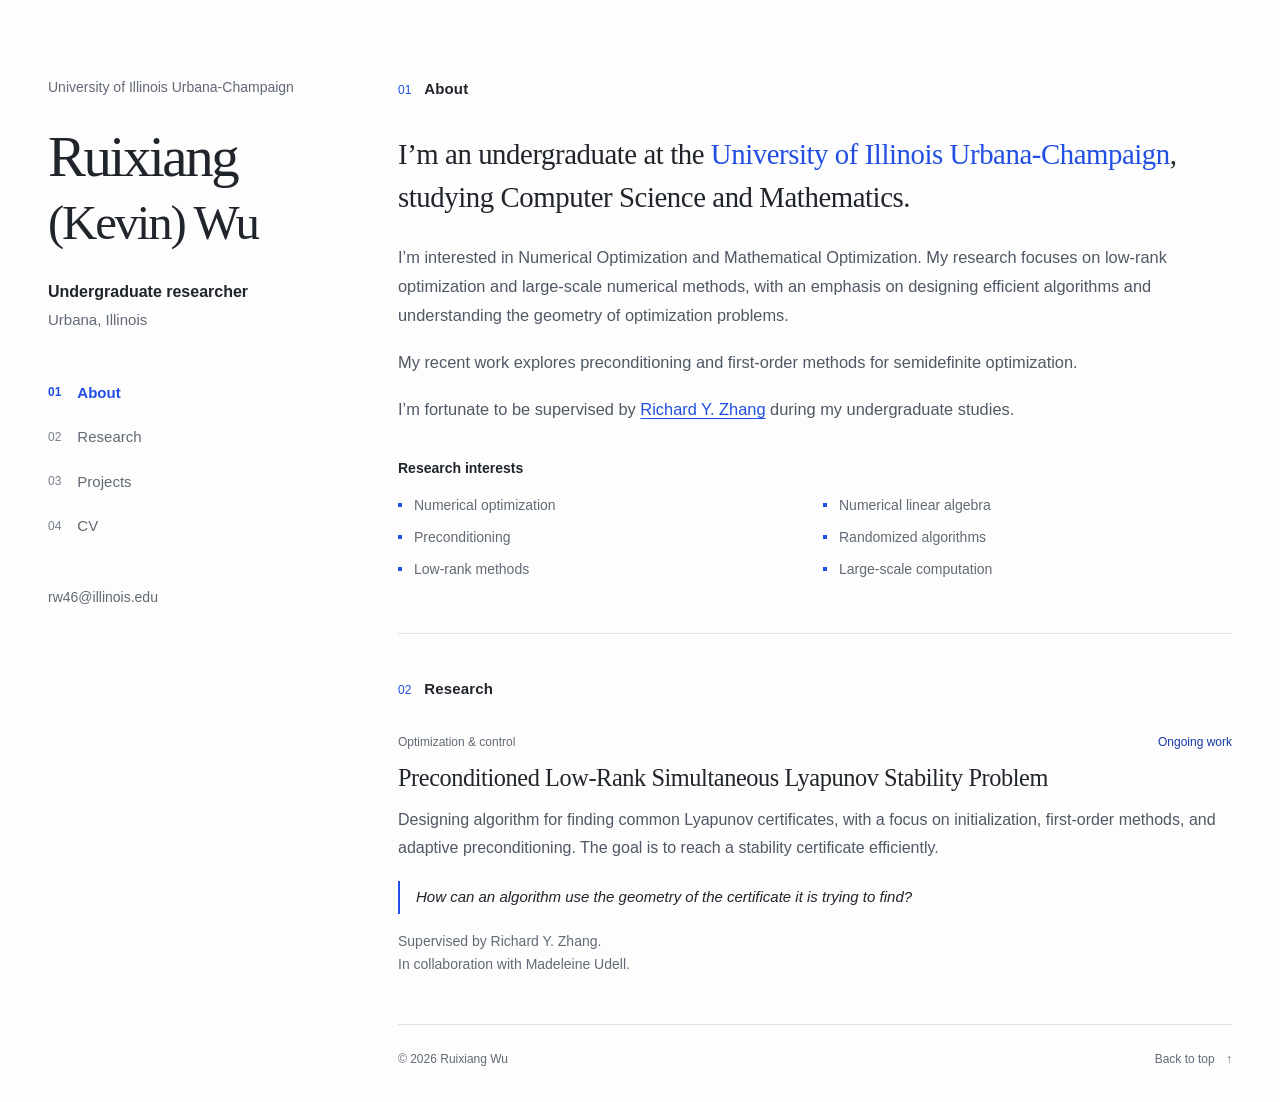
==== commit a4c300d2: "Add files via upload" ====
--- a/index.html
+++ b/index.html
@@ -9,16 +9,12 @@
   <meta property="og:title" content="Ruixiang (Kevin) Wu — Research">
   <meta property="og:description" content="Optimization, numerical linear algebra, and large-scale algorithms. Undergraduate researcher at the University of Illinois Urbana-Champaign.">
   <title>Ruixiang (Kevin) Wu</title>
-  <link rel="icon" href="/favicon.svg" type="image/svg+xml">
-  <link rel="stylesheet" href="/styles.css">
-  <script src="/script.js" defer></script>
+  <link rel="icon" href="favicon.svg" type="image/svg+xml">
+  <link rel="stylesheet" href="styles.css">
+  <script src="script.js" defer></script>
 </head>
 <body>
   <a class="skip-link" href="#main">Skip to content</a>
-  <header class="site-header">
-    <a class="wordmark" href="#top" aria-label="Ruixiang Wu, back to top"><span class="monogram" aria-hidden="true">rw.</span><span>Ruixiang Wu</span></a>
-    <span class="header-note">Computer Science <span aria-hidden="true">+</span> Mathematics</span>
-  </header>
 
   <div class="page-layout" id="top">
     <aside class="profile" aria-label="Profile and navigation">
@@ -28,14 +24,13 @@
         <p class="role">Undergraduate researcher</p>
         <p class="location">Urbana, Illinois</p>
       </div>
-      <nav class="section-nav" aria-label="Page sections">
+      <nav class="section-nav" aria-label="Site navigation">
         <a class="nav-link active" href="#about" aria-current="location"><span class="nav-number">01</span> About</a>
-        <a class="nav-link" href="#research"><span class="nav-number">02</span> Research</a>
-        <a class="nav-link" href="#projects"><span class="nav-number">03</span> Projects</a>
-        <a class="nav-link" href="#contact"><span class="nav-number">04</span> CV &amp; contact</a>
+        <a class="nav-link" href="research.html"><span class="nav-number">02</span> Research</a>
+        <a class="nav-link" href="projects.html"><span class="nav-number">03</span> Projects</a>
+        <a class="nav-link" href="assets/Ruixiang_Wu_CV.pdf" aria-label="CV (PDF)"><span class="nav-number">04</span> CV</a>
       </nav>
       <div class="profile-actions">
-        <a class="cv-button" href="/assets/Ruixiang_Wu_CV.pdf" target="_blank" rel="noopener">View CV <span class="file-type">PDF</span><svg aria-hidden="true" width="16" height="16" viewBox="0 0 24 24" fill="none" stroke="currentColor" stroke-width="1.6"><path d="M7 17 17 7M7 7h10v10"/></svg></a>
         <a class="profile-email" href="mailto:rw46@illinois.edu">rw46@illinois.edu</a>
       </div>
     </aside>
@@ -69,51 +64,9 @@
           <p class="research-question">How can an algorithm use the geometry of the certificate it is trying to find?</p>
           <p class="research-credit">Supervised by Richard Y. Zhang.<br>In collaboration with Madeleine Udell.</p>
         </article>
-        <article class="research-item">
-          <div class="item-kicker"><span>Randomized numerical linear algebra</span></div>
-          <h3>Parallel Randomized Pivoted Cholesky</h3>
-          <p>Designing randomized pivot selection for low-rank matrix approximation, including error analysis and the trade-offs between communication and computation in parallel algorithms.</p>
-          <p class="research-credit">Supervised by Edgar Solomonik.<br>In collaboration with Zhanrui Zhang.</p>
-        </article>
-        <article class="research-item">
-          <div class="item-kicker"><span>Nonconvex optimization</span></div>
-          <h3>The Geometry of Low-Rank Factorization</h3>
-          <p>My work on nonnegative matrix factorization examines theoretical guarantees, the structure of stationary points, and descent and negative-curvature directions.</p>
-          <p class="research-credit">Supervised by Richard Y. Zhang.</p>
-        </article>
+
       </section>
 
-      <section id="projects" class="section" aria-labelledby="projects-title">
-        <div class="section-heading"><span class="section-number" aria-hidden="true">03</span><h2 id="projects-title">Selected projects</h2></div>
-        <article class="project-item">
-          <span class="project-index" aria-hidden="true">I.</span>
-          <div>
-            <p class="item-kicker">Parallel algorithms · Sparse approximation</p>
-            <h3>Parallel OLS with Randomly Pivoted Cholesky for Sparse Approximation</h3>
-            <p>Connecting orthogonal least squares with randomized and blocked Cholesky pivoting for sparse approximation.</p>
-            <p class="project-credit">With Zhanrui Zhang · May 2026</p>
-            <a class="text-link" href="/assets/CS554_Project.pdf" target="_blank" rel="noopener">Read the project report <span class="file-type">PDF</span><svg aria-hidden="true" width="16" height="16" viewBox="0 0 24 24" fill="none" stroke="currentColor" stroke-width="1.6"><path d="M7 17 17 7M7 7h10v10"/></svg></a>
-          </div>
-        </article>
-        <article class="project-item">
-          <span class="project-index" aria-hidden="true">II.</span>
-          <div>
-            <p class="item-kicker">Optimization · Course project</p>
-            <h3>Coordinate descent for large-scale optimization</h3>
-            <p>Final project for the graduate course <em>Convex Optimization</em>. The report studies randomized coordinate descent, convergence guarantees for convex and strongly convex problems, and extensions to constrained optimization.</p>
-            <p class="project-credit">December 2025</p>
-            <a class="text-link" href="/assets/Coordinate_Descent_Final_Project.pdf" target="_blank" rel="noopener">Read the project report <span class="file-type">PDF</span><svg aria-hidden="true" width="16" height="16" viewBox="0 0 24 24" fill="none" stroke="currentColor" stroke-width="1.6"><path d="M7 17 17 7M7 7h10v10"/></svg></a>
-          </div>
-        </article>
-      </section>
-
-      <section id="contact" class="section contact-section" aria-labelledby="contact-title">
-        <div class="section-heading"><span class="section-number" aria-hidden="true">04</span><h2 id="contact-title">CV &amp; contact</h2></div>
-        <div class="contact-grid">
-          <div><h3>Curriculum vitae</h3><p>Education, research experience, and teaching.</p><a class="text-link" href="/assets/Ruixiang_Wu_CV.pdf" download="Ruixiang_Wu_CV.pdf">Download CV <svg aria-hidden="true" width="17" height="17" viewBox="0 0 24 24" fill="none" stroke="currentColor" stroke-width="1.6"><path d="M12 3v12m-5-5 5 5 5-5M5 17v4h14v-4"/></svg></a></div>
-          <div><h3>Get in touch</h3><p>For research conversations and collaboration.</p><a class="text-link email-link" href="mailto:rw46@illinois.edu">rw46@illinois.edu <svg aria-hidden="true" width="17" height="17" viewBox="0 0 24 24" fill="none" stroke="currentColor" stroke-width="1.6"><rect x="3" y="5" width="18" height="14" rx="1"/><path d="m3 6 9 7 9-7"/></svg></a></div>
-        </div>
-      </section>
 
       <footer class="site-footer"><span>© <span id="year">2026</span> Ruixiang Wu</span><a href="#top">Back to top <span aria-hidden="true">↑</span></a></footer>
     </main>
--- a/styles.css
+++ b/styles.css
@@ -51,6 +51,7 @@
 main:focus { outline: none; }
 .section { padding: 2.65rem 0 3rem; border-top: 1px solid var(--line); scroll-margin-top: 1rem; }
 .about-section { padding-top: 0; padding-bottom: 3.3rem; border-top: 0; }
+.standalone-section { padding-top: 0; border-top: 0; }
 .section-heading { display: flex; align-items: baseline; gap: .8rem; margin-bottom: 1.9rem; }
 .section-number { color: var(--blue); font-size: .75rem; font-variant-numeric: tabular-nums; }
 .section-heading h2 { font-weight: 550; font-size: .9375rem; margin: 0; letter-spacing: .012em; }
@@ -103,7 +104,7 @@
   .section-nav { display: flex; flex-wrap: wrap; column-gap: 1.5rem; row-gap: .25rem; margin: 1.75rem 0 1.4rem; padding: 1rem 0; border-block: 1px solid var(--line); }
   .nav-link { gap: .4rem; padding: .2rem 0; }
   .profile-actions { display: flex; flex-wrap: wrap; align-items: center; gap: 1rem 1.5rem; padding-bottom: 2.6rem; }
-  .about-section { padding-top: 1.7rem; border-top: 1px solid var(--line); }
+  .about-section, .standalone-section { padding-top: 1.7rem; border-top: 1px solid var(--line); }
   .section-heading { margin-bottom: 1.4rem; }
   .intro { font-size: 1.7rem; }
   .interest-list { grid-template-columns: 1fr 1fr; }
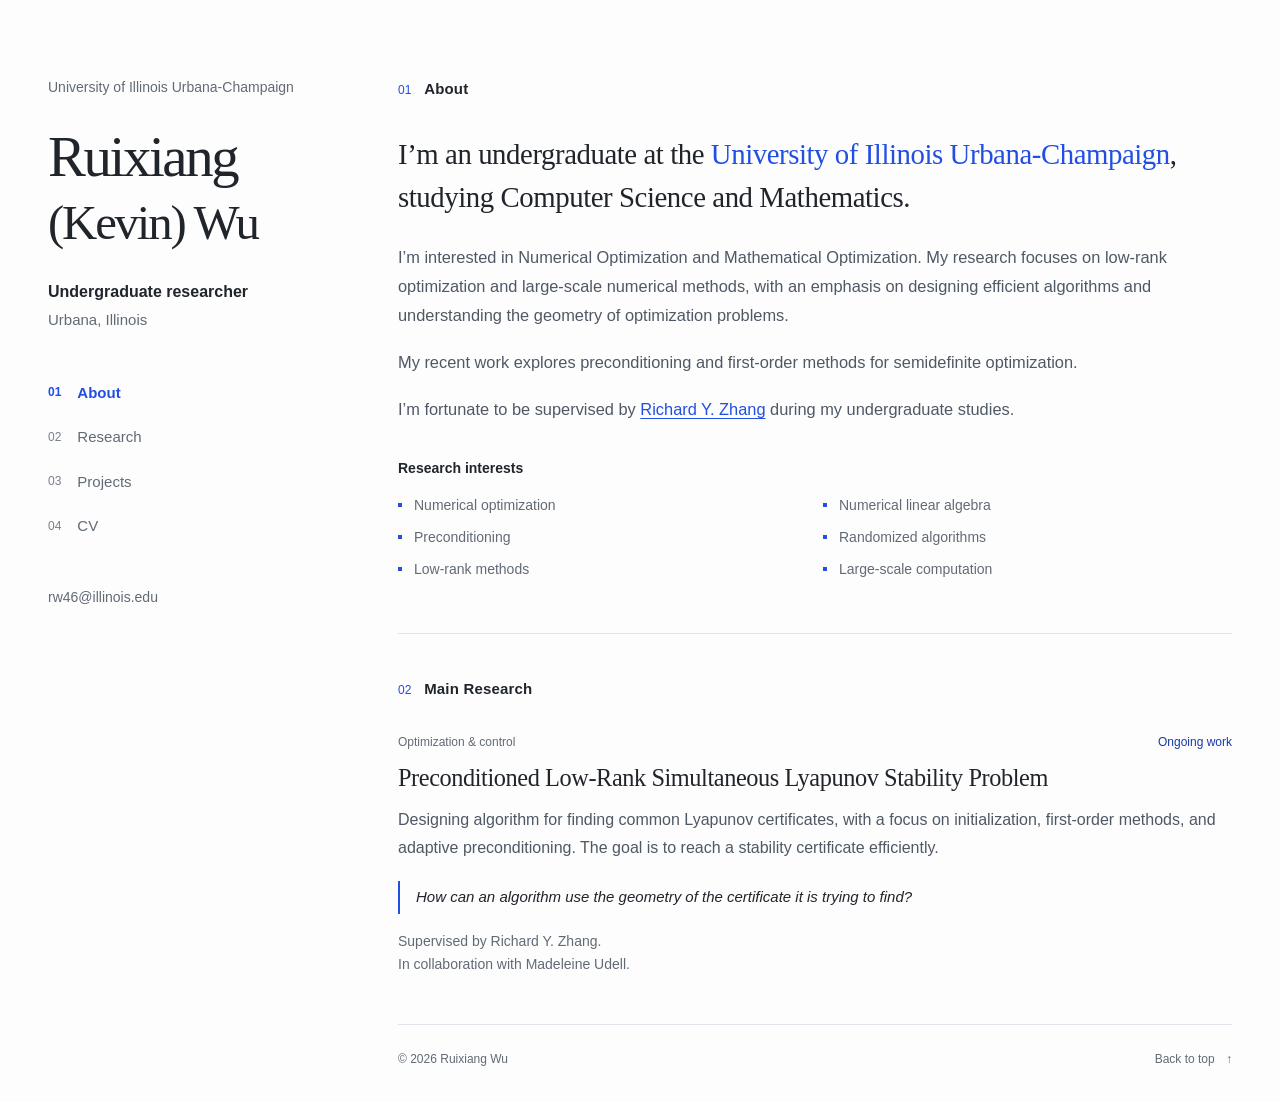
==== commit 7ab4cb48: "Update index.html" ====
--- a/index.html
+++ b/index.html
@@ -56,7 +56,7 @@
       </section>
 
       <section id="research" class="section" aria-labelledby="research-title">
-        <div class="section-heading"><span class="section-number" aria-hidden="true">02</span><h2 id="research-title">Research</h2></div>
+        <div class="section-heading"><span class="section-number" aria-hidden="true">02</span><h2 id="research-title">Main Research</h2></div>
         <article class="research-item featured-research">
           <div class="item-kicker"><span>Optimization &amp; control</span><span class="status">Ongoing work</span></div>
           <h3>Preconditioned Low-Rank Simultaneous Lyapunov Stability Problem</h3>
